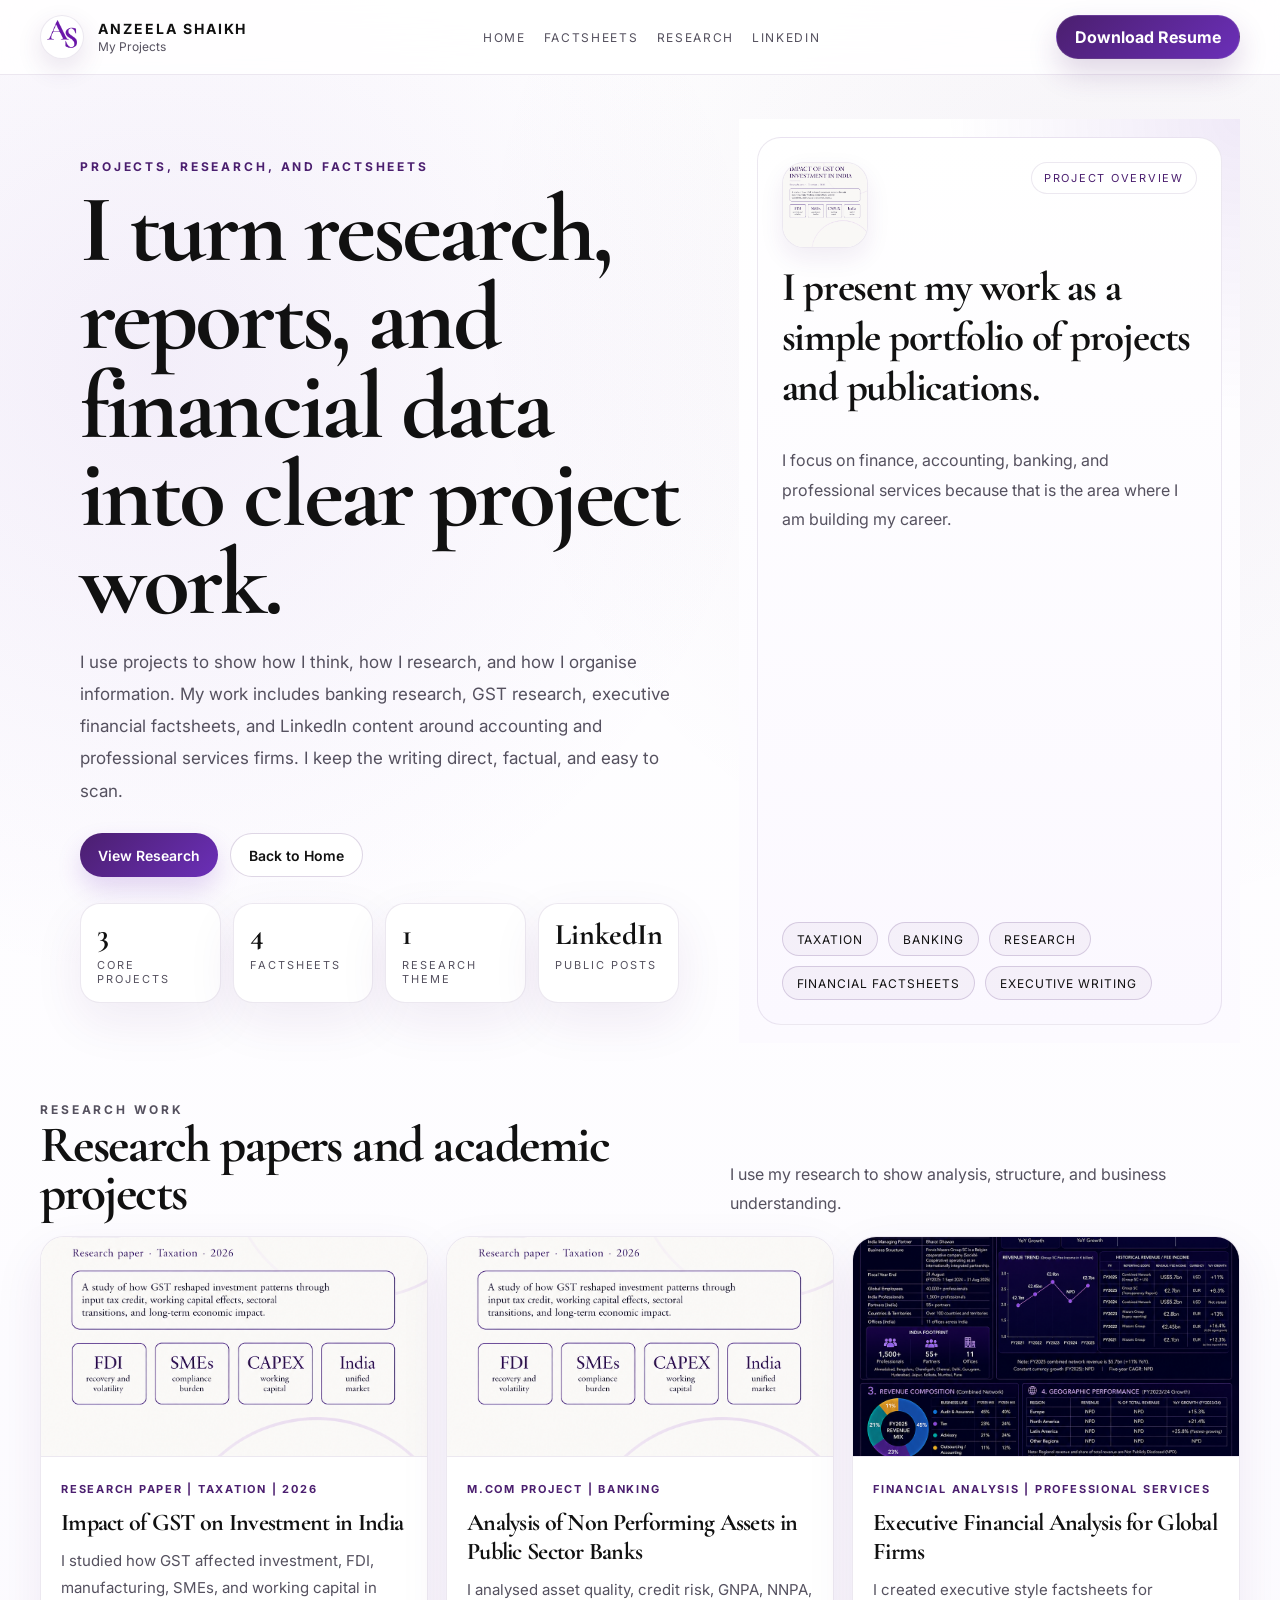
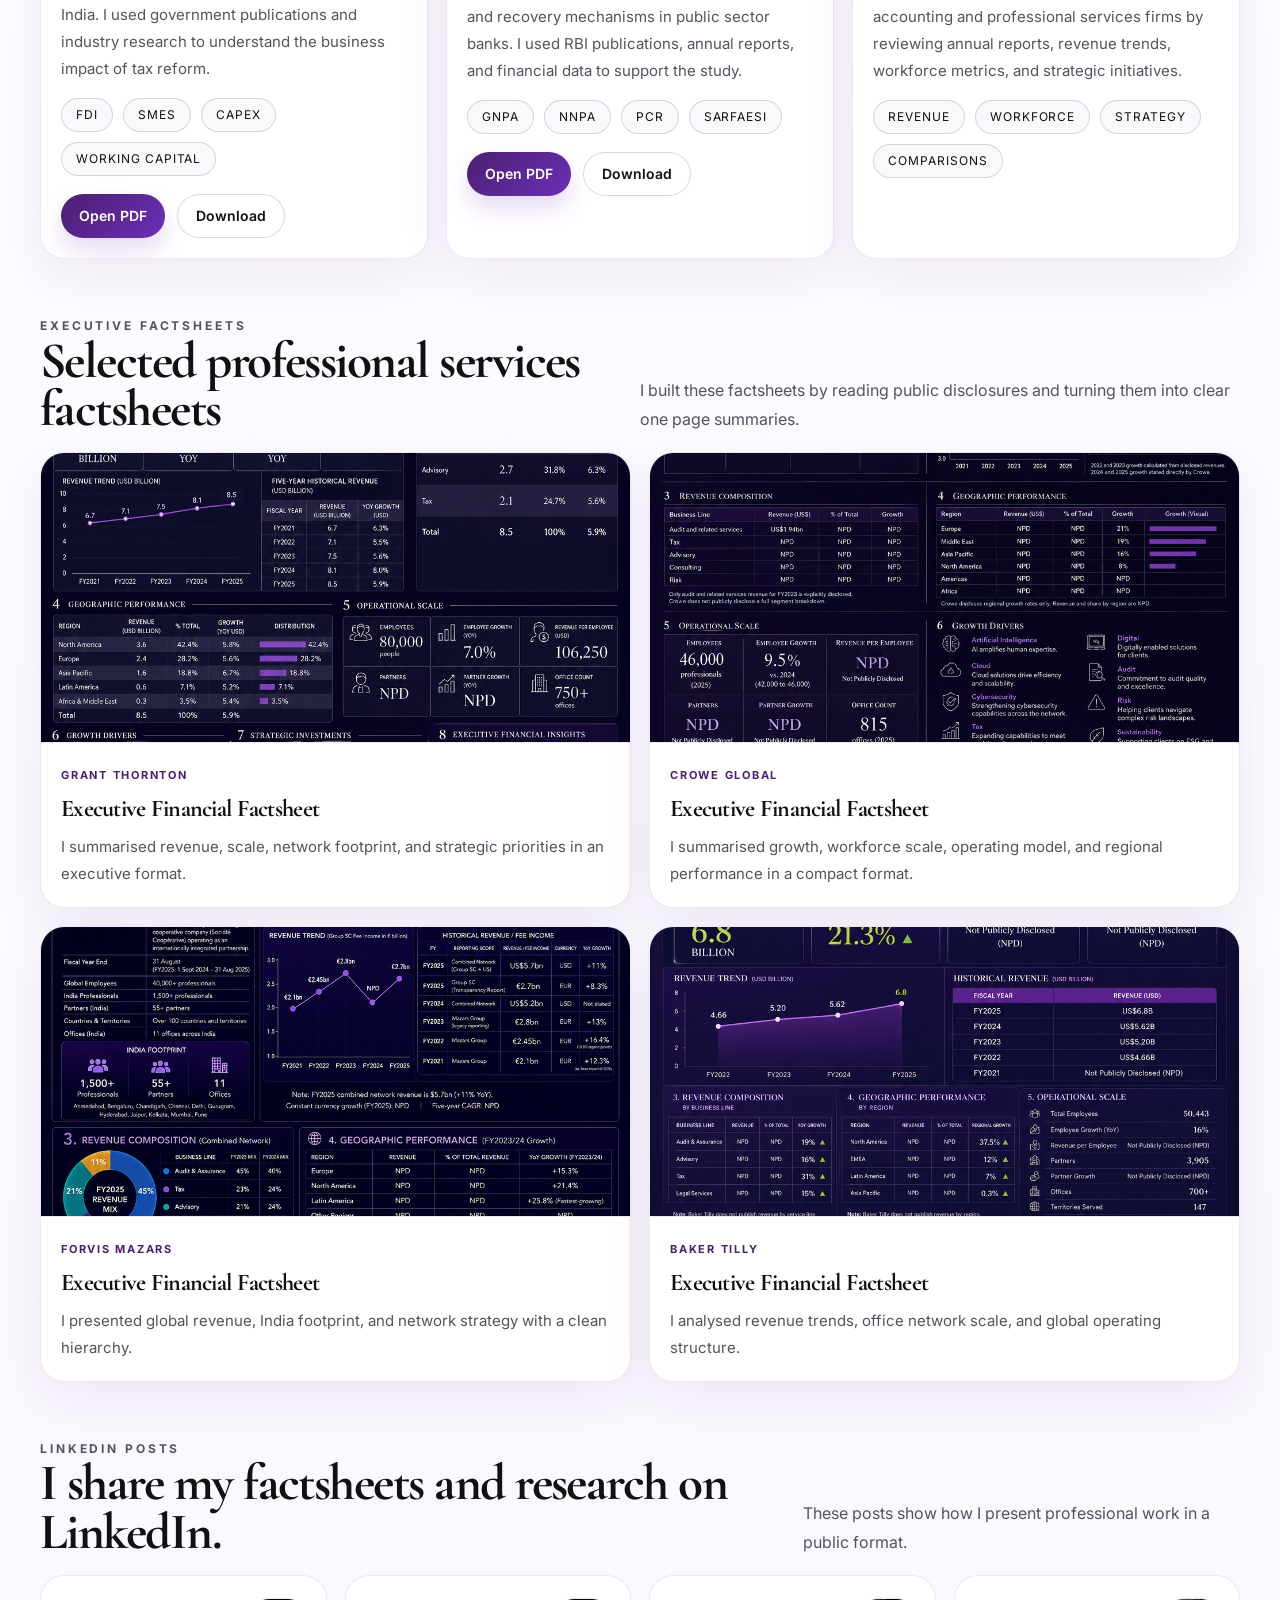
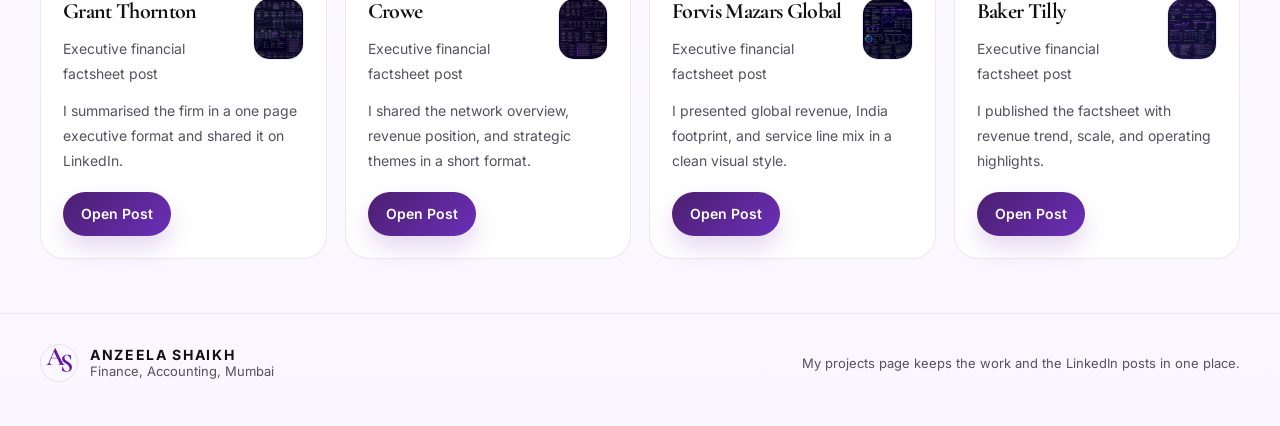
==== my-projects.html @ 90b29273 "updated" ====
<!DOCTYPE html>
<html lang="en">
<head>
  <meta charset="UTF-8" />
  <meta name="viewport" content="width=device-width, initial-scale=1.0" />
  <meta name="description" content="My Projects by Anzeela Shaikh includes GST research, an NPA blackbook, executive financial factsheets, and LinkedIn posts." />
  <meta name="keywords" content="Anzeela Shaikh projects, GST research, NPA blackbook, financial factsheets, LinkedIn posts, accounting projects, Mumbai" />
  <meta name="author" content="Anzeela Shaikh" />
  <meta name="theme-color" content="#4B1F6F" />
  <title>My Projects | Anzeela Shaikh</title>
  <link rel="icon" href="assets/favicon.svg" type="image/svg+xml" />
  <link rel="preconnect" href="https://fonts.googleapis.com">
  <link rel="preconnect" href="https://fonts.gstatic.com" crossorigin>
  <link href="https://fonts.googleapis.com/css2?family=Cormorant+Garamond:wght@500;600;700&family=Inter:wght@400;500;600;700;800&display=swap" rel="stylesheet">
  <link rel="stylesheet" href="styles.css" />
  <script type="application/ld+json">
  {
    "@context":"https://schema.org",
    "@type":"CollectionPage",
    "name":"My Projects",
    "description":"Projects and research work by Anzeela Shaikh",
    "author":{"@type":"Person","name":"Anzeela Shaikh"}
  }
  </script>
</head>
<body>
  <a class="skip" href="#main">Skip to content</a>
  <header class="topbar">
    <div class="wrap topbar-inner">
      <a class="brand" href="index.html" aria-label="Back to home">
        <img class="brand-mark" src="assets/as-white.png" alt="Anzeela Shaikh logo" />
        <span class="brand-copy">
          <strong>Anzeela Shaikh</strong>
          <span>My Projects</span>
        </span>
      </a>
      <nav class="nav" aria-label="Primary">
        <a href="index.html">Home</a>
        <a href="#factsheets">Factsheets</a>
        <a href="#research">Research</a>
        <a href="#linkedIn">LinkedIn</a>
      </nav>
      <a class="cta" href="assets/resume.pdf" download>Download Resume</a>
    </div>
  </header>

  <main id="main">
    <section class="hero">
      <div class="wrap hero-grid">
        <article class="hero-copy reveal">
          <p class="eyebrow">Projects, Research, and Factsheets</p>
          <h1>I turn research, reports, and financial data into clear project work.</h1>
          <p class="hero-text">
            I use projects to show how I think, how I research, and how I organise information. My work includes banking research, GST research, executive financial factsheets, and LinkedIn content around accounting and professional services firms. I keep the writing direct, factual, and easy to scan.
          </p>
          <div class="hero-actions">
            <a class="btn btn-primary" href="#research">View Research</a>
            <a class="btn btn-secondary" href="index.html">Back to Home</a>
          </div>
          <div class="hero-stats" aria-label="Project summary">
            <div class="stat"><strong>3</strong><span>Core Projects</span></div>
            <div class="stat"><strong>4</strong><span>Factsheets</span></div>
            <div class="stat"><strong>1</strong><span>Research Theme</span></div>
            <div class="stat"><strong>LinkedIn</strong><span>Public Posts</span></div>
          </div>
        </article>

        <aside class="hero-panel reveal">
          <div class="panel-inner">
            <div>
              <div class="panel-top">
                <img class="panel-logo" src="assets/gst-cover.png" alt="Project cover" />
                <span class="panel-chip">Project overview</span>
              </div>
              <div class="panel-copy">
                <h2>I present my work as a simple portfolio of projects and publications.</h2>
                <p>
                  I focus on finance, accounting, banking, and professional services because that is the area where I am building my career.
                </p>
              </div>
            </div>
            <div class="pill-row">
              <span>Taxation</span>
              <span>Banking</span>
              <span>Research</span>
              <span>Financial Factsheets</span>
              <span>Executive Writing</span>
            </div>
          </div>
        </aside>
      </div>
    </section>

    <section class="section" id="research">
      <div class="wrap">
        <div class="section-head reveal">
          <div>
            <p class="eyebrow">Research Work</p>
            <h2>Research papers and academic projects</h2>
          </div>
          <p>I use my research to show analysis, structure, and business understanding.</p>
        </div>

        <div class="cards three">
          <article class="project-card reveal">
            <img src="assets/gst-cover.png" alt="Impact of GST on Investment in India cover" />
            <div class="project-body">
              <span class="tag">Research Paper | Taxation | 2026</span>
              <h3>Impact of GST on Investment in India</h3>
              <p>
                I studied how GST affected investment, FDI, manufacturing, SMEs, and working capital in India. I used government publications and industry research to understand the business impact of tax reform.
              </p>
              <div class="list">
                <span>FDI</span>
                <span>SMEs</span>
                <span>CAPEX</span>
                <span>Working Capital</span>
              </div>
              <div class="hero-actions" style="margin-top:18px">
                <a class="btn btn-primary" href="assets/gst.pdf" target="_blank" rel="noopener noreferrer">Open PDF</a>
                <a class="btn btn-secondary" href="assets/gst.pdf" download>Download</a>
              </div>
            </div>
          </article>

          <article class="project-card reveal">
            <img src="assets/gst-cover.png" alt="Non performing assets project cover" />
            <div class="project-body">
              <span class="tag">M.Com Project | Banking</span>
              <h3>Analysis of Non Performing Assets in Public Sector Banks</h3>
              <p>
                I analysed asset quality, credit risk, GNPA, NNPA, and recovery mechanisms in public sector banks. I used RBI publications, annual reports, and financial data to support the study.
              </p>
              <div class="list">
                <span>GNPA</span>
                <span>NNPA</span>
                <span>PCR</span>
                <span>SARFAESI</span>
              </div>
              <div class="hero-actions" style="margin-top:18px">
                <a class="btn btn-primary" href="assets/npa.pdf" target="_blank" rel="noopener noreferrer">Open PDF</a>
                <a class="btn btn-secondary" href="assets/npa.pdf" download>Download</a>
              </div>
            </div>
          </article>

          <article class="project-card reveal">
            <img src="assets/forvis-mazars.png" alt="Executive financial analysis project sample" />
            <div class="project-body">
              <span class="tag">Financial Analysis | Professional Services</span>
              <h3>Executive Financial Analysis for Global Firms</h3>
              <p>
                I created executive style factsheets for accounting and professional services firms by reviewing annual reports, revenue trends, workforce metrics, and strategic initiatives.
              </p>
              <div class="list">
                <span>Revenue</span>
                <span>Workforce</span>
                <span>Strategy</span>
                <span>Comparisons</span>
              </div>
            </div>
          </article>
        </div>
      </div>
    </section>

    <section class="section" id="factsheets">
      <div class="wrap">
        <div class="section-head reveal">
          <div>
            <p class="eyebrow">Executive Factsheets</p>
            <h2>Selected professional services factsheets</h2>
          </div>
          <p>I built these factsheets by reading public disclosures and turning them into clear one page summaries.</p>
        </div>

        <div class="gallery">
          <article class="project-card reveal">
            <img src="assets/grant-thornton.png" alt="Grant Thornton factsheet" />
            <div class="project-body">
              <span class="tag">Grant Thornton</span>
              <h3>Executive Financial Factsheet</h3>
              <p>I summarised revenue, scale, network footprint, and strategic priorities in an executive format.</p>
            </div>
          </article>

          <article class="project-card reveal">
            <img src="assets/crowe.png" alt="Crowe factsheet" />
            <div class="project-body">
              <span class="tag">Crowe Global</span>
              <h3>Executive Financial Factsheet</h3>
              <p>I summarised growth, workforce scale, operating model, and regional performance in a compact format.</p>
            </div>
          </article>

          <article class="project-card reveal">
            <img src="assets/forvis-mazars.png" alt="Forvis Mazars factsheet" />
            <div class="project-body">
              <span class="tag">Forvis Mazars</span>
              <h3>Executive Financial Factsheet</h3>
              <p>I presented global revenue, India footprint, and network strategy with a clean hierarchy.</p>
            </div>
          </article>

          <article class="project-card reveal">
            <img src="assets/baker-tilly.png" alt="Baker Tilly factsheet" />
            <div class="project-body">
              <span class="tag">Baker Tilly</span>
              <h3>Executive Financial Factsheet</h3>
              <p>I analysed revenue trends, office network scale, and global operating structure.</p>
            </div>
          </article>
        </div>
      </div>
    </section>

    <section class="section" id="linkedIn">
      <div class="wrap">
        <div class="section-head reveal">
          <div>
            <p class="eyebrow">LinkedIn Posts</p>
            <h2>I share my factsheets and research on LinkedIn.</h2>
          </div>
          <p>These posts show how I present professional work in a public format.</p>
        </div>

        <div class="cards four">
          <article class="fact-card reveal">
            <div class="card-head">
              <div>
                <h3>Grant Thornton</h3>
                <p>Executive financial factsheet post</p>
              </div>
              <img src="assets/grant-thornton.png" alt="Grant Thornton preview" />
            </div>
            <p class="subtle">I summarised the firm in a one page executive format and shared it on LinkedIn.</p>
            <div class="hero-actions" style="margin-top:18px">
              <a class="btn btn-primary" href="https://www.linkedin.com/posts/anzeela-cpa_thetop10-grantthornton-grantthorntonbharat-activity-7483316982516441089-HW3U?utm_source=share&utm_medium=member_desktop&rcm=ACoAAFLKa18BSF8FfyyMUQwYNA1W_W8D7m1pPCg" target="_blank" rel="noopener noreferrer">Open Post</a>
            </div>
          </article>

          <article class="fact-card reveal">
            <div class="card-head">
              <div>
                <h3>Crowe</h3>
                <p>Executive financial factsheet post</p>
              </div>
              <img src="assets/crowe.png" alt="Crowe preview" />
            </div>
            <p class="subtle">I shared the network overview, revenue position, and strategic themes in a short format.</p>
            <div class="hero-actions" style="margin-top:18px">
              <a class="btn btn-primary" href="https://www.linkedin.com/posts/anzeela-cpa_thetop10-crowecrowe-accounting-activity-7482312970824376320-f9WW?utm_source=share&utm_medium=member_desktop&rcm=ACoAAFLKa18BSF8FfyyMUQwYNA1W_W8D7m1pPCg" target="_blank" rel="noopener noreferrer">Open Post</a>
            </div>
          </article>

          <article class="fact-card reveal">
            <div class="card-head">
              <div>
                <h3>Forvis Mazars Global</h3>
                <p>Executive financial factsheet post</p>
              </div>
              <img src="assets/forvis-mazars.png" alt="Forvis Mazars preview" />
            </div>
            <p class="subtle">I presented global revenue, India footprint, and service line mix in a clean visual style.</p>
            <div class="hero-actions" style="margin-top:18px">
              <a class="btn btn-primary" href="https://www.linkedin.com/posts/anzeela-cpa_thetop10-accounting-professionalservices-activity-7480810464357060609-abEn?utm_source=share&utm_medium=member_desktop&rcm=ACoAAFLKa18BSF8FfyyMUQwYNA1W_W8D7m1pPCg" target="_blank" rel="noopener noreferrer">Open Post</a>
            </div>
          </article>

          <article class="fact-card reveal">
            <div class="card-head">
              <div>
                <h3>Baker Tilly</h3>
                <p>Executive financial factsheet post</p>
              </div>
              <img src="assets/baker-tilly.png" alt="Baker Tilly preview" />
            </div>
            <p class="subtle">I published the factsheet with revenue trend, scale, and operating highlights.</p>
            <div class="hero-actions" style="margin-top:18px">
              <a class="btn btn-primary" href="https://www.linkedin.com/posts/anzeela-cpa_thetop10-accounting-professionalservices-activity-7480123454587985920-PvFM?utm_source=share&utm_medium=member_desktop&rcm=ACoAAFLKa18BSF8FfyyMUQwYNA1W_W8D7m1pPCg" target="_blank" rel="noopener noreferrer">Open Post</a>
            </div>
          </article>
        </div>
      </div>
    </section>
  </main>

  <footer class="footer">
    <div class="wrap foot">
      <div class="footmark">
        <img src="assets/as-white.png" alt="Anzeela Shaikh logo" />
        <div>
          <strong style="display:block;color:var(--text);font-size:14px;letter-spacing:.12em;text-transform:uppercase;">Anzeela Shaikh</strong>
          <span>Finance, Accounting, Mumbai</span>
        </div>
      </div>
      <div>My projects page keeps the work and the LinkedIn posts in one place.</div>
    </div>
  </footer>

  <script>
    (function () {
      const reducedMotion = window.matchMedia('(prefers-reduced-motion: reduce)').matches;
      const items = document.querySelectorAll('.reveal');
      if (!reducedMotion && 'IntersectionObserver' in window) {
        const observer = new IntersectionObserver((entries) => {
          for (const entry of entries) {
            if (entry.isIntersecting) {
              entry.target.classList.add('show');
              observer.unobserve(entry.target);
            }
          }
        }, { threshold: 0.12, rootMargin: '24px 0px -8px 0px' });
        items.forEach((item) => observer.observe(item));
      } else {
        items.forEach((item) => item.classList.add('show'));
      }
    })();
  </script>
</body>
</html>
---- styles.css ----
:root{
  --bg:#ffffff;
  --bg-soft:#faf7ff;
  --text:#111111;
  --muted:#55515f;
  --purple:#4B1F6F;
  --purple-2:#6B2FB8;
  --line:rgba(75,31,111,.10);
  --line-strong:rgba(75,31,111,.18);
  --shadow:0 18px 50px rgba(75,31,111,.08);
  --radius:28px;
  --wrap:min(1200px, calc(100vw - 32px));
}
*{box-sizing:border-box}
html{scroll-behavior:smooth}
body{
  margin:0;
  color:var(--text);
  font-family:Inter,system-ui,-apple-system,BlinkMacSystemFont,"Segoe UI",sans-serif;
  background:
    radial-gradient(circle at 12% 10%, rgba(107,47,184,.08), transparent 18%),
    radial-gradient(circle at 86% 8%, rgba(75,31,111,.06), transparent 18%),
    linear-gradient(180deg, #fff 0%, var(--bg-soft) 100%);
  overflow-x:hidden;
  -webkit-font-smoothing:antialiased;
  text-rendering:optimizeLegibility;
}
a{color:inherit}
img{max-width:100%;display:block}
.skip{
  position:absolute;left:-999px;top:12px;z-index:1000;
  padding:10px 14px;border-radius:999px;background:#fff;color:#111;
  text-decoration:none;box-shadow:var(--shadow)
}
.skip:focus{left:12px}
.wrap{width:var(--wrap);margin:0 auto}
.topbar{
  position:sticky;top:0;z-index:50;
  backdrop-filter:blur(18px) saturate(180%);
  background:rgba(255,255,255,.86);
  border-bottom:1px solid var(--line);
}
.topbar-inner{
  min-height:74px;display:flex;align-items:center;justify-content:space-between;gap:18px;padding:12px 0
}
.brand{display:flex;align-items:center;gap:14px;text-decoration:none;min-width:0}
.brand-mark{
  width:44px;height:44px;border-radius:50%;
  object-fit:cover;
  background:#fff;
  border:1px solid var(--line);
  box-shadow:0 10px 26px rgba(75,31,111,.12);
  flex:none;
}
.brand-copy{min-width:0}
.brand-copy strong{
  display:block;font-size:14px;letter-spacing:.14em;text-transform:uppercase
}
.brand-copy span{display:block;font-size:12px;color:var(--muted);margin-top:2px}
.nav{display:flex;gap:18px;flex-wrap:wrap;justify-content:flex-end;align-items:center}
.nav a{
  text-decoration:none;color:var(--muted);font-size:12px;letter-spacing:.14em;text-transform:uppercase
}
.nav a:hover{color:var(--purple)}
.cta{
  display:inline-flex;align-items:center;justify-content:center;gap:10px;
  min-height:44px;padding:0 18px;border-radius:999px;text-decoration:none;
  background:linear-gradient(135deg,var(--purple),var(--purple-2));
  color:#fff;font-weight:700;white-space:nowrap;
  box-shadow:0 14px 30px rgba(75,31,111,.18);
  border:1px solid rgba(255,255,255,.10);
}
.cta.secondary{
  background:#fff;color:var(--text);border:1px solid var(--line-strong);
  box-shadow:none;
}
.hero{
  padding:44px 0 28px;
}
.hero-grid{
  display:grid;
  grid-template-columns:minmax(0,1.15fr) minmax(320px,.85fr);
  gap:20px;
  align-items:stretch;
}
.panel, .card, .project-card, .stat, .mini, .contact-card{
  background:#fff;
  border:1px solid var(--line);
  border-radius:var(--radius);
  box-shadow:var(--shadow);
}
.hero-copy{padding:40px}
.eyebrow{
  margin:0 0 12px;
  color:var(--purple);
  text-transform:uppercase;
  letter-spacing:.24em;
  font-size:12px;
  font-weight:700;
}
h1,h2,h3{
  font-family:"Cormorant Garamond", serif;
  letter-spacing:-.03em;
  color:var(--text);
}
h1{
  margin:0;
  font-size:clamp(54px,7.8vw,96px);
  line-height:.92;
  max-width:860px;
}
.hero-text{
  margin:18px 0 0;
  max-width:760px;
  color:var(--muted);
  line-height:1.9;
  font-size:17px;
}
.hero-actions{
  display:flex;flex-wrap:wrap;gap:12px;margin-top:26px
}
.btn{
  display:inline-flex;align-items:center;justify-content:center;min-height:44px;
  padding:0 18px;border-radius:999px;text-decoration:none;font-size:14px;font-weight:600;
  transition:transform .2s ease, box-shadow .2s ease, background .2s ease;
}
.btn:hover{transform:translateY(-1px)}
.btn-primary{
  background:linear-gradient(135deg,var(--purple),var(--purple-2));
  color:#fff;
  box-shadow:0 12px 24px rgba(111,45,189,.18);
}
.btn-secondary{
  background:#fff;
  border:1px solid var(--line-strong);
  color:var(--text);
}
.hero-stats{
  display:grid;grid-template-columns:repeat(4,minmax(0,1fr));gap:12px;margin-top:26px
}
.stat{
  padding:16px;border-radius:20px;background:#fff
}
.stat strong{
  display:block;font-family:"Cormorant Garamond",serif;font-size:30px;line-height:1
}
.stat span{
  display:block;margin-top:8px;color:var(--muted);font-size:11px;
  text-transform:uppercase;letter-spacing:.18em
}
.hero-panel{
  padding:18px;
  background:
    radial-gradient(circle at top right, rgba(107,47,184,.10), transparent 28%),
    linear-gradient(180deg, #fff, #fcfaff);
}
.panel-inner{
  height:100%;
  padding:24px;
  border-radius:24px;
  border:1px solid var(--line);
  background:
    linear-gradient(180deg, #fff, #fbf8ff);
  display:flex;flex-direction:column;justify-content:space-between;gap:20px;
}
.panel-top{
  display:flex;justify-content:space-between;gap:16px;align-items:flex-start;
}
.panel-logo{
  width:86px;height:86px;border-radius:22px;object-fit:cover;
  border:1px solid var(--line);
  box-shadow:0 10px 24px rgba(75,31,111,.08);
  background:#fff;
}
.panel-chip{
  display:inline-flex;
  padding:8px 12px;
  border-radius:999px;
  border:1px solid var(--line);
  color:var(--purple);
  font-size:11px;
  text-transform:uppercase;
  letter-spacing:.16em;
  background:#fff;
}
.panel-copy h2{
  font-size:clamp(30px,3.2vw,44px);
  margin-top:14px;
}
.panel-copy p{
  margin:14px 0 0;
  color:var(--muted);
  line-height:1.85;
}
.pill-row{
  display:flex;flex-wrap:wrap;gap:10px;
}
.pill-row span{
  display:inline-flex;align-items:center;justify-content:center;
  min-height:34px;padding:0 14px;border-radius:999px;
  background:rgba(75,31,111,.04);
  border:1px solid var(--line-strong);
  color:var(--text);
  font-size:12px;
  text-transform:uppercase;
  letter-spacing:.08em;
}
.section{padding:28px 0}
.section-head{
  display:flex;justify-content:space-between;align-items:end;gap:18px;margin-bottom:18px
}
.section-head h2{
  margin:0;
  font-size:clamp(32px,4vw,56px);
  line-height:.95;
}
.section-head p{
  margin:0;color:var(--muted);line-height:1.8;max-width:620px
}
.grid-2{display:grid;grid-template-columns:1.1fr .9fr;gap:18px}
.about-copy{
  padding:28px;
  border-radius:24px;
  background:#fff;
  border:1px solid var(--line);
}
.about-copy p{
  margin:0;
  font-size:16px;
  line-height:1.95;
  color:var(--muted);
}
.snapshot{display:grid;gap:14px}
.mini{
  padding:20px;border-radius:24px;background:#fff
}
.mini strong{
  display:block;font-size:12px;text-transform:uppercase;letter-spacing:.2em;color:var(--purple)
}
.mini span{
  display:block;margin-top:10px;line-height:1.75;color:var(--muted)
}
.timeline{display:grid;gap:16px}
.role{
  padding:22px;border-radius:24px;
  border:1px solid var(--line);
  background:#fff;
}
.role-top{
  display:flex;justify-content:space-between;gap:12px;flex-wrap:wrap;align-items:start;
  margin-bottom:10px;
}
.role-top h3{font-size:22px}
.meta{
  color:var(--purple);
  font-size:12px;
  text-transform:uppercase;
  letter-spacing:.16em;
  margin-top:4px;
}
.role p{
  margin:0;
  color:var(--muted);
  line-height:1.9;
  font-size:15px;
}
.cards{display:grid;gap:18px}
.cards.three{grid-template-columns:repeat(3,minmax(0,1fr))}
.cards.four{grid-template-columns:repeat(4,minmax(0,1fr))}
.edu,.skill,.cert,.project-card,.contact-card,.fact-card{
  padding:22px;
  border-radius:24px;
  border:1px solid var(--line);
  background:#fff;
}
.project-card{padding:0;overflow:hidden}
.project-card img{width:100%;height:220px;object-fit:cover;border-bottom:1px solid var(--line)}
.project-body{padding:20px}
.tag{
  display:inline-flex;
  margin-bottom:12px;
  color:var(--purple);
  text-transform:uppercase;
  letter-spacing:.16em;
  font-size:11px;
  font-weight:700;
}
.project-body h3{font-size:24px;margin:0}
.project-body p{
  margin:10px 0 0;
  color:var(--muted);
  line-height:1.8;
  font-size:15px;
}
.edu h3,.skill h3,.cert strong,.fact-card h3{margin:0;font-size:22px}
.edu p,.skill p,.cert span,.fact-card p{
  margin:12px 0 0;
  color:var(--muted);
  line-height:1.8;
  font-size:14px;
}
.edu small{
  display:inline-flex;
  margin-top:14px;
  color:var(--purple);
  text-transform:uppercase;
  letter-spacing:.16em;
  font-size:11px;
}
.contact-grid{display:grid;grid-template-columns:1fr .95fr;gap:18px}
.contact-card p{
  margin:0;
  color:var(--muted);
  line-height:1.9;
  font-size:16px;
}
.contact-links{display:grid;gap:12px}
.contact-link{
  display:flex;align-items:center;justify-content:space-between;gap:16px;
  padding:16px 18px;border-radius:20px;
  border:1px solid var(--line);
  background:#fff;
  text-decoration:none;
}
.contact-link strong{display:block;font-size:14px}
.contact-link span{
  display:block;color:var(--muted);font-size:14px;white-space:nowrap;overflow:hidden;text-overflow:ellipsis
}
.gallery{
  display:grid;
  grid-template-columns:repeat(2,minmax(0,1fr));
  gap:18px;
}
.gallery .project-card img{height:290px}
.footer{
  padding:30px 0 44px;
  border-top:1px solid var(--line);
  margin-top:26px;
}
.foot{
  display:flex;justify-content:space-between;align-items:center;gap:18px;color:var(--muted);font-size:13px;
}
.footmark{display:flex;align-items:center;gap:12px}
.footmark img{
  width:38px;height:38px;border-radius:50%;object-fit:cover;border:1px solid var(--line)
}
.reveal{
  opacity:0;
  transform:translateY(18px);
  transition:opacity .7s ease, transform .7s cubic-bezier(.2,.7,.2,1);
}
.reveal.show{opacity:1;transform:none}
.card-head{
  display:flex;align-items:flex-start;justify-content:space-between;gap:12px
}
.card-head img{width:62px;height:62px;border-radius:16px;object-fit:cover;border:1px solid var(--line)}
.list{
  display:flex;flex-wrap:wrap;gap:10px;margin-top:16px
}
.list span{
  display:inline-flex;min-height:34px;align-items:center;padding:0 14px;border-radius:999px;
  border:1px solid var(--line-strong);background:rgba(75,31,111,.03);font-size:12px;letter-spacing:.08em;text-transform:uppercase
}
.subtle{
  color:var(--muted);
  line-height:1.8;
  font-size:15px;
}
@media (max-width:1100px){
  .hero-grid,.grid-2,.contact-grid{grid-template-columns:1fr}
  .cards.three,.cards.four,.gallery{grid-template-columns:repeat(2,minmax(0,1fr))}
  .hero-stats{grid-template-columns:repeat(2,minmax(0,1fr))}
  .section-head{flex-direction:column;align-items:flex-start}
}
@media (max-width:760px){
  :root{--wrap:min(100vw - 24px, 1200px)}
  .topbar-inner{padding:12px 0;flex-wrap:wrap}
  .nav{width:100%;justify-content:flex-start;gap:12px}
  .cta{margin-left:auto}
  .hero{padding:24px 0 14px}
  .hero-copy,.hero-panel,.about-copy,.role,.edu,.skill,.cert,.contact-card,.fact-card,.project-body{padding:20px}
  h1{font-size:clamp(40px,14vw,72px)}
  .hero-text{font-size:15px}
  .cards.three,.cards.four,.gallery{grid-template-columns:1fr}
  .hero-stats{grid-template-columns:1fr 1fr}
  .foot{flex-direction:column;align-items:flex-start}
  .project-card img{height:200px}
}
@media (prefers-reduced-motion: reduce){
  html{scroll-behavior:auto}
  *,*::before,*::after{animation:none !important;transition:none !important;scroll-behavior:auto !important}
  .reveal{opacity:1;transform:none}
}
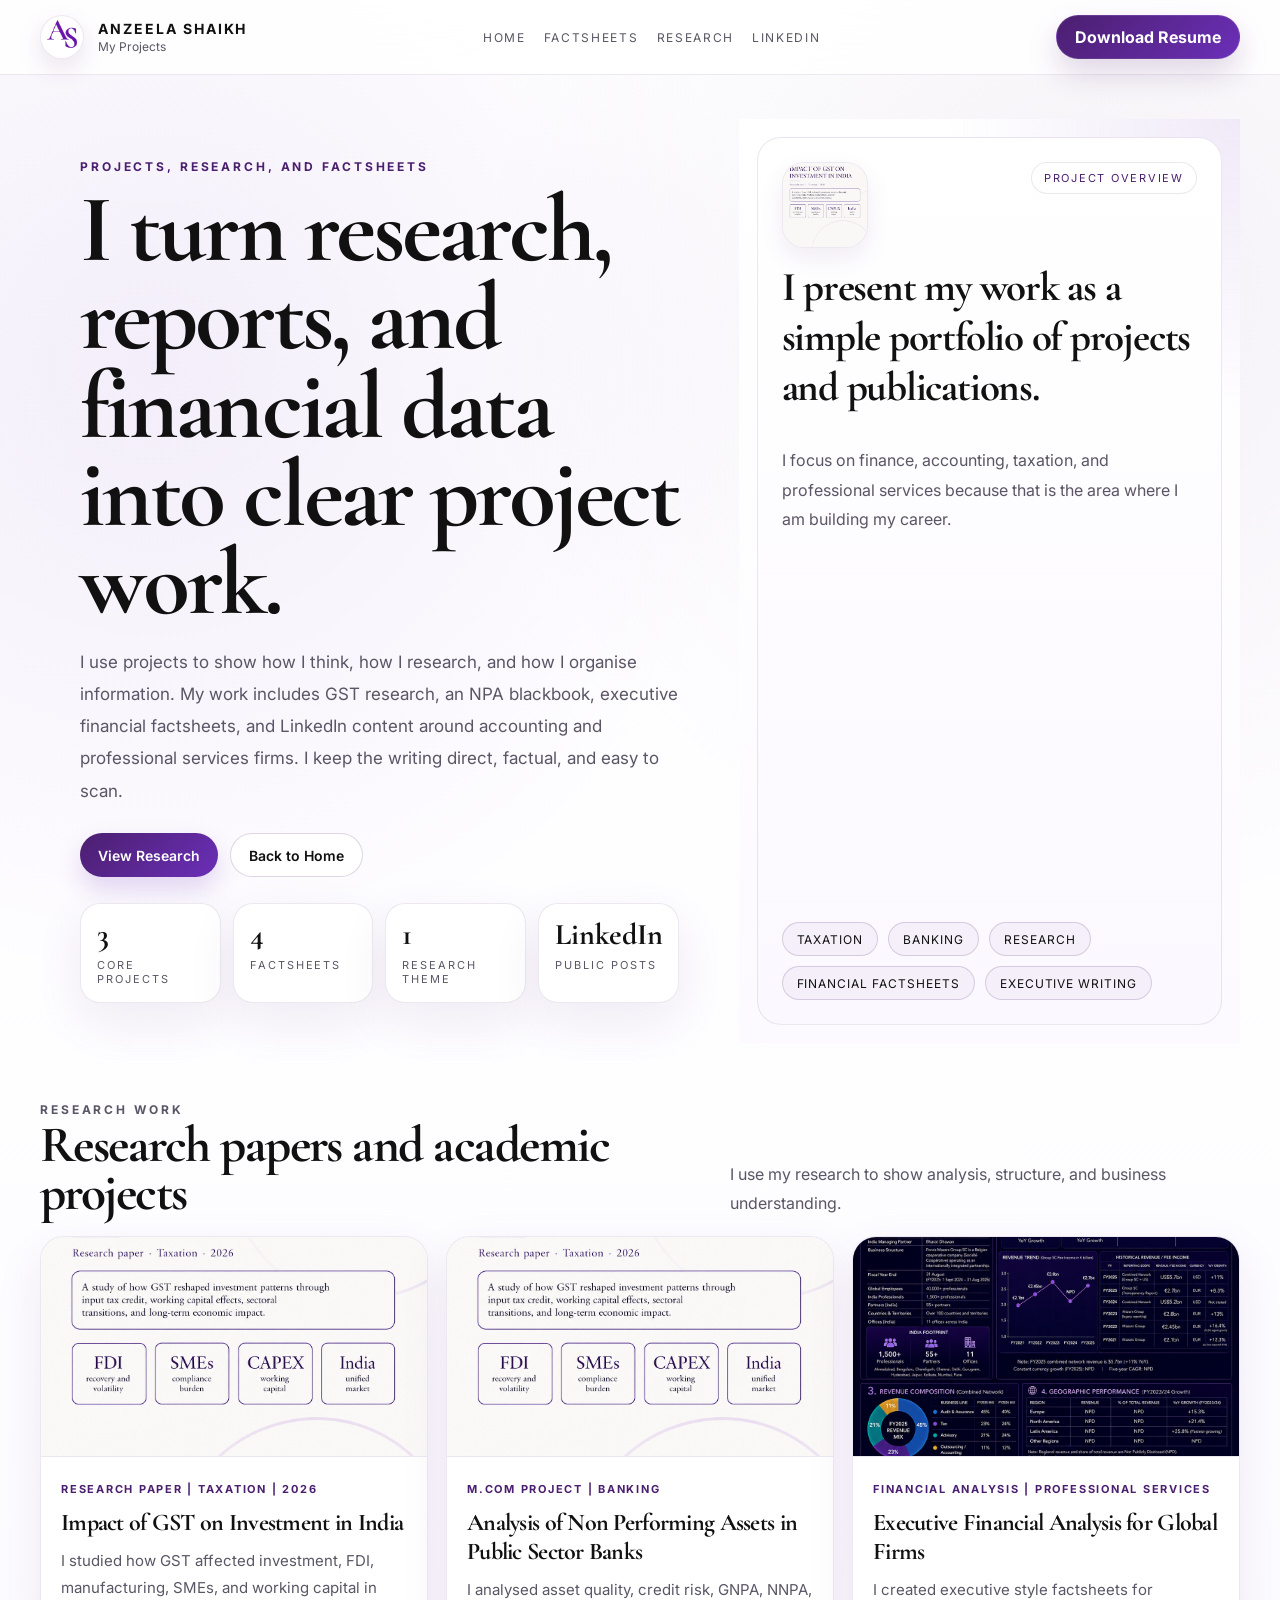
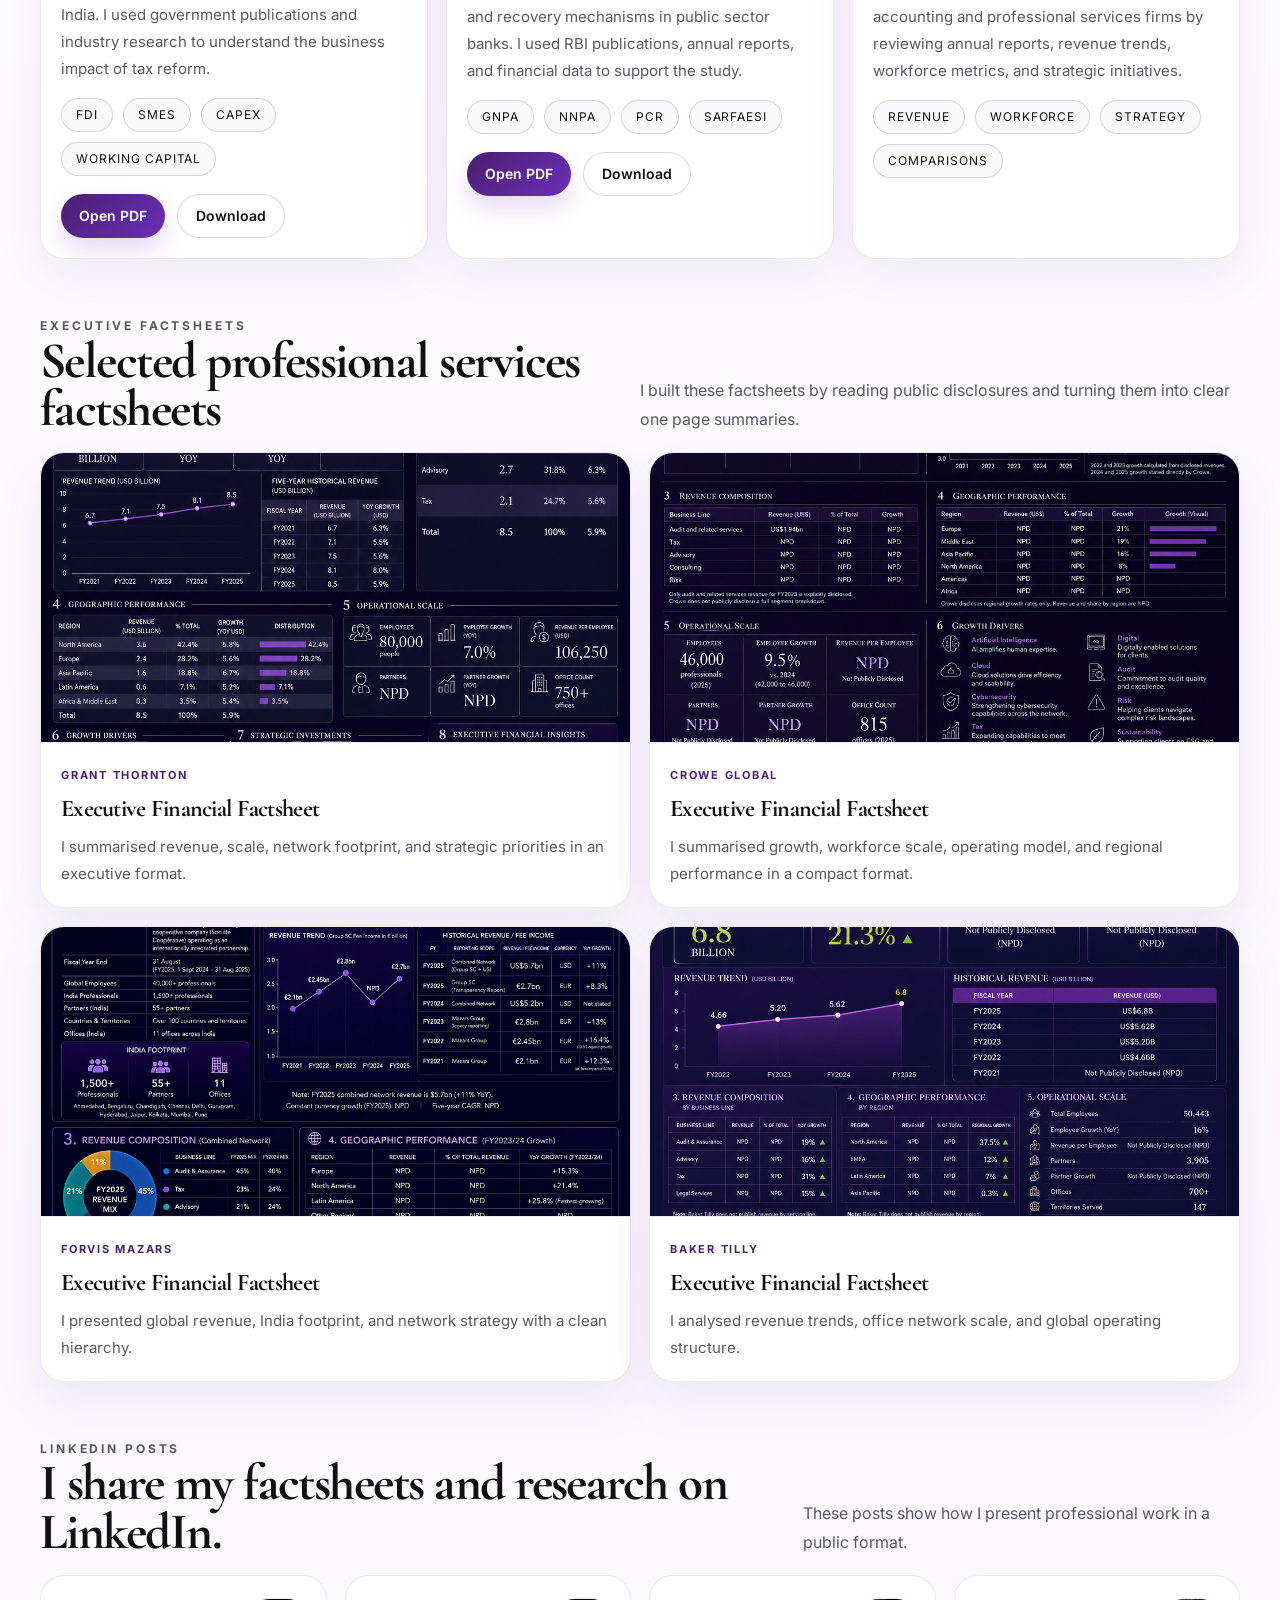
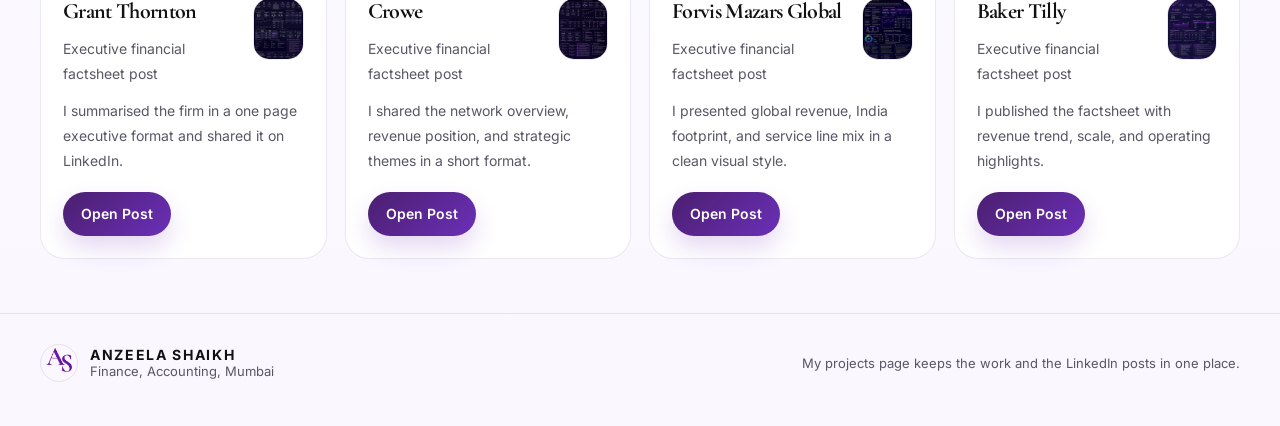
==== commit a2fb0281: "j" ====
--- a/my-projects.html
+++ b/my-projects.html
@@ -51,7 +51,7 @@
           <p class="eyebrow">Projects, Research, and Factsheets</p>
           <h1>I turn research, reports, and financial data into clear project work.</h1>
           <p class="hero-text">
-            I use projects to show how I think, how I research, and how I organise information. My work includes banking research, GST research, executive financial factsheets, and LinkedIn content around accounting and professional services firms. I keep the writing direct, factual, and easy to scan.
+            I use projects to show how I think, how I research, and how I organise information. My work includes GST research, an NPA blackbook, executive financial factsheets, and LinkedIn content around accounting and professional services firms. I keep the writing direct, factual, and easy to scan.
           </p>
           <div class="hero-actions">
             <a class="btn btn-primary" href="#research">View Research</a>
@@ -75,7 +75,7 @@
               <div class="panel-copy">
                 <h2>I present my work as a simple portfolio of projects and publications.</h2>
                 <p>
-                  I focus on finance, accounting, banking, and professional services because that is the area where I am building my career.
+                  I focus on finance, accounting, taxation, and professional services because that is the area where I am building my career.
                 </p>
               </div>
             </div>
--- a/styles.css
+++ b/styles.css
@@ -3,7 +3,7 @@
   --bg:#ffffff;
   --bg-soft:#faf7ff;
   --text:#111111;
-  --muted:#55515f;
+  --muted:#5a5665;
   --purple:#4B1F6F;
   --purple-2:#6B2FB8;
   --line:rgba(75,31,111,.10);
@@ -77,6 +77,7 @@
 }
 .hero{
   padding:44px 0 28px;
+  position:relative;
 }
 .hero-grid{
   display:grid;
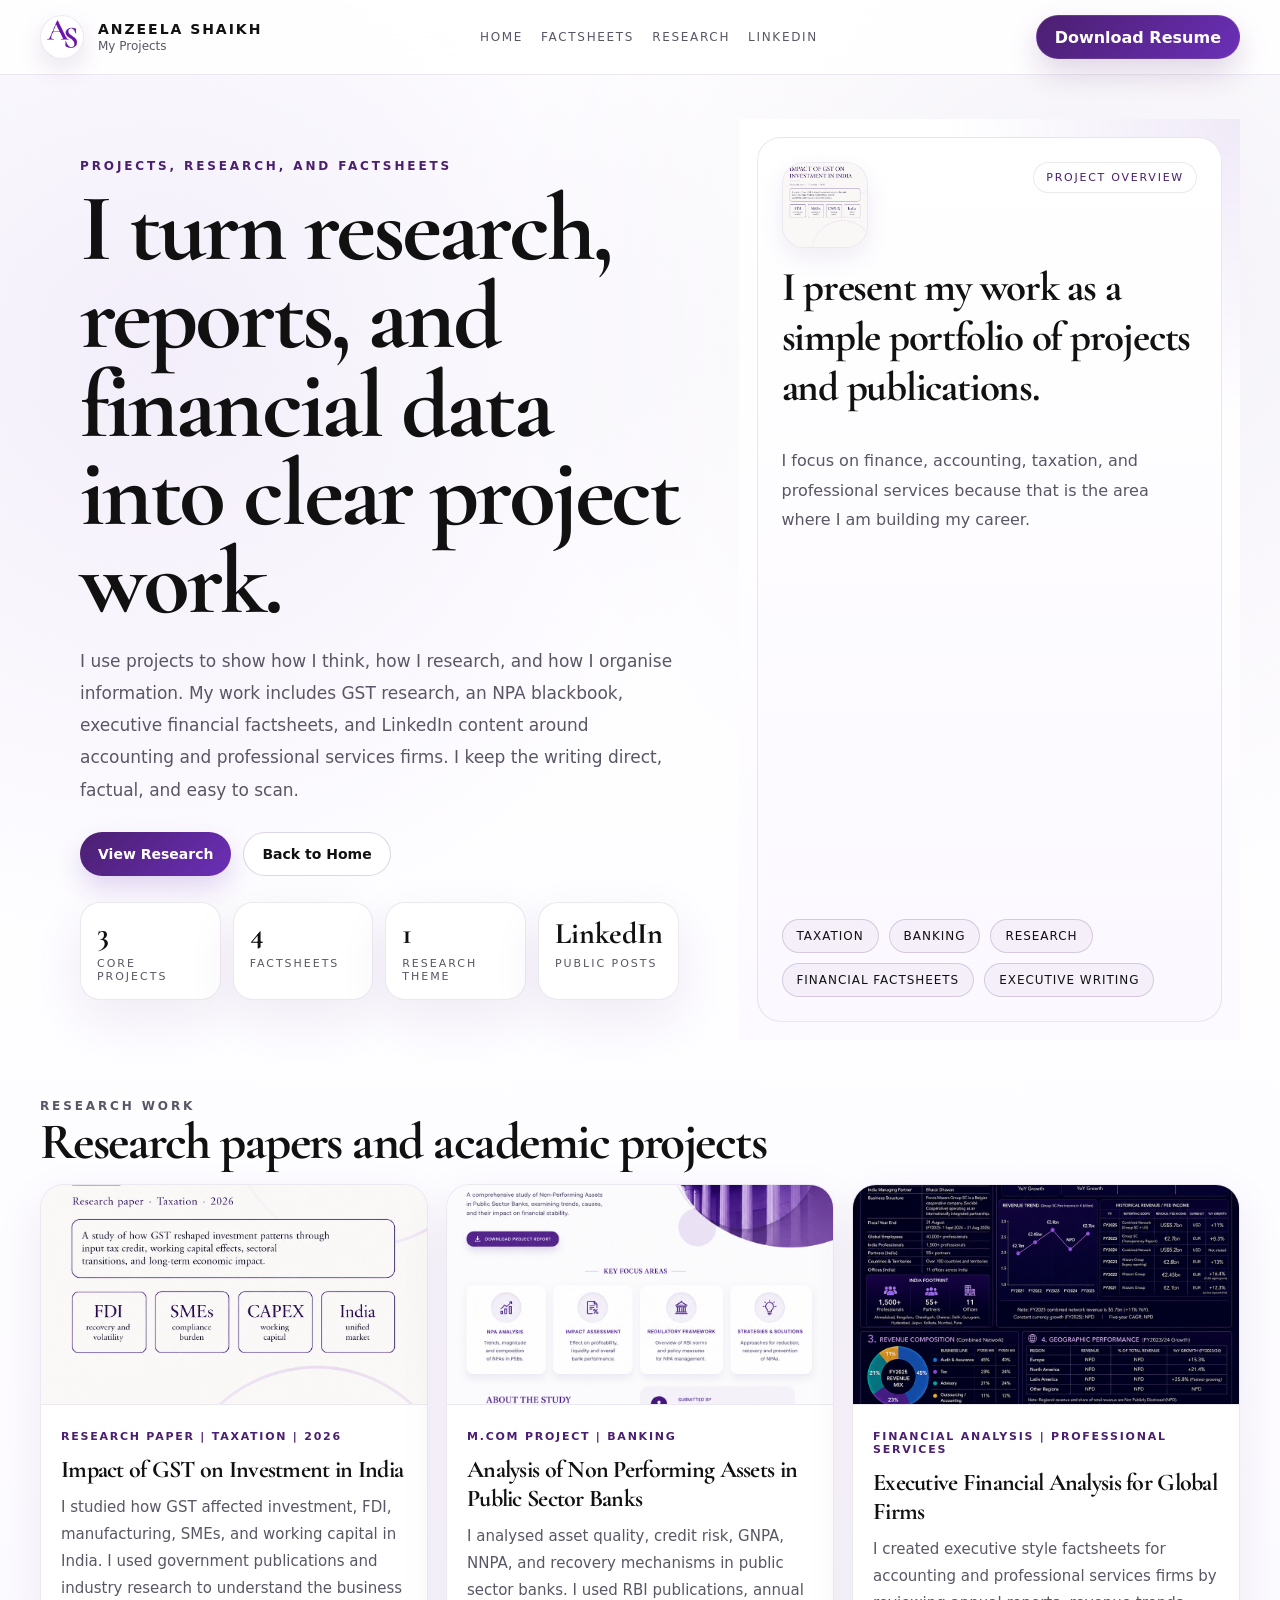
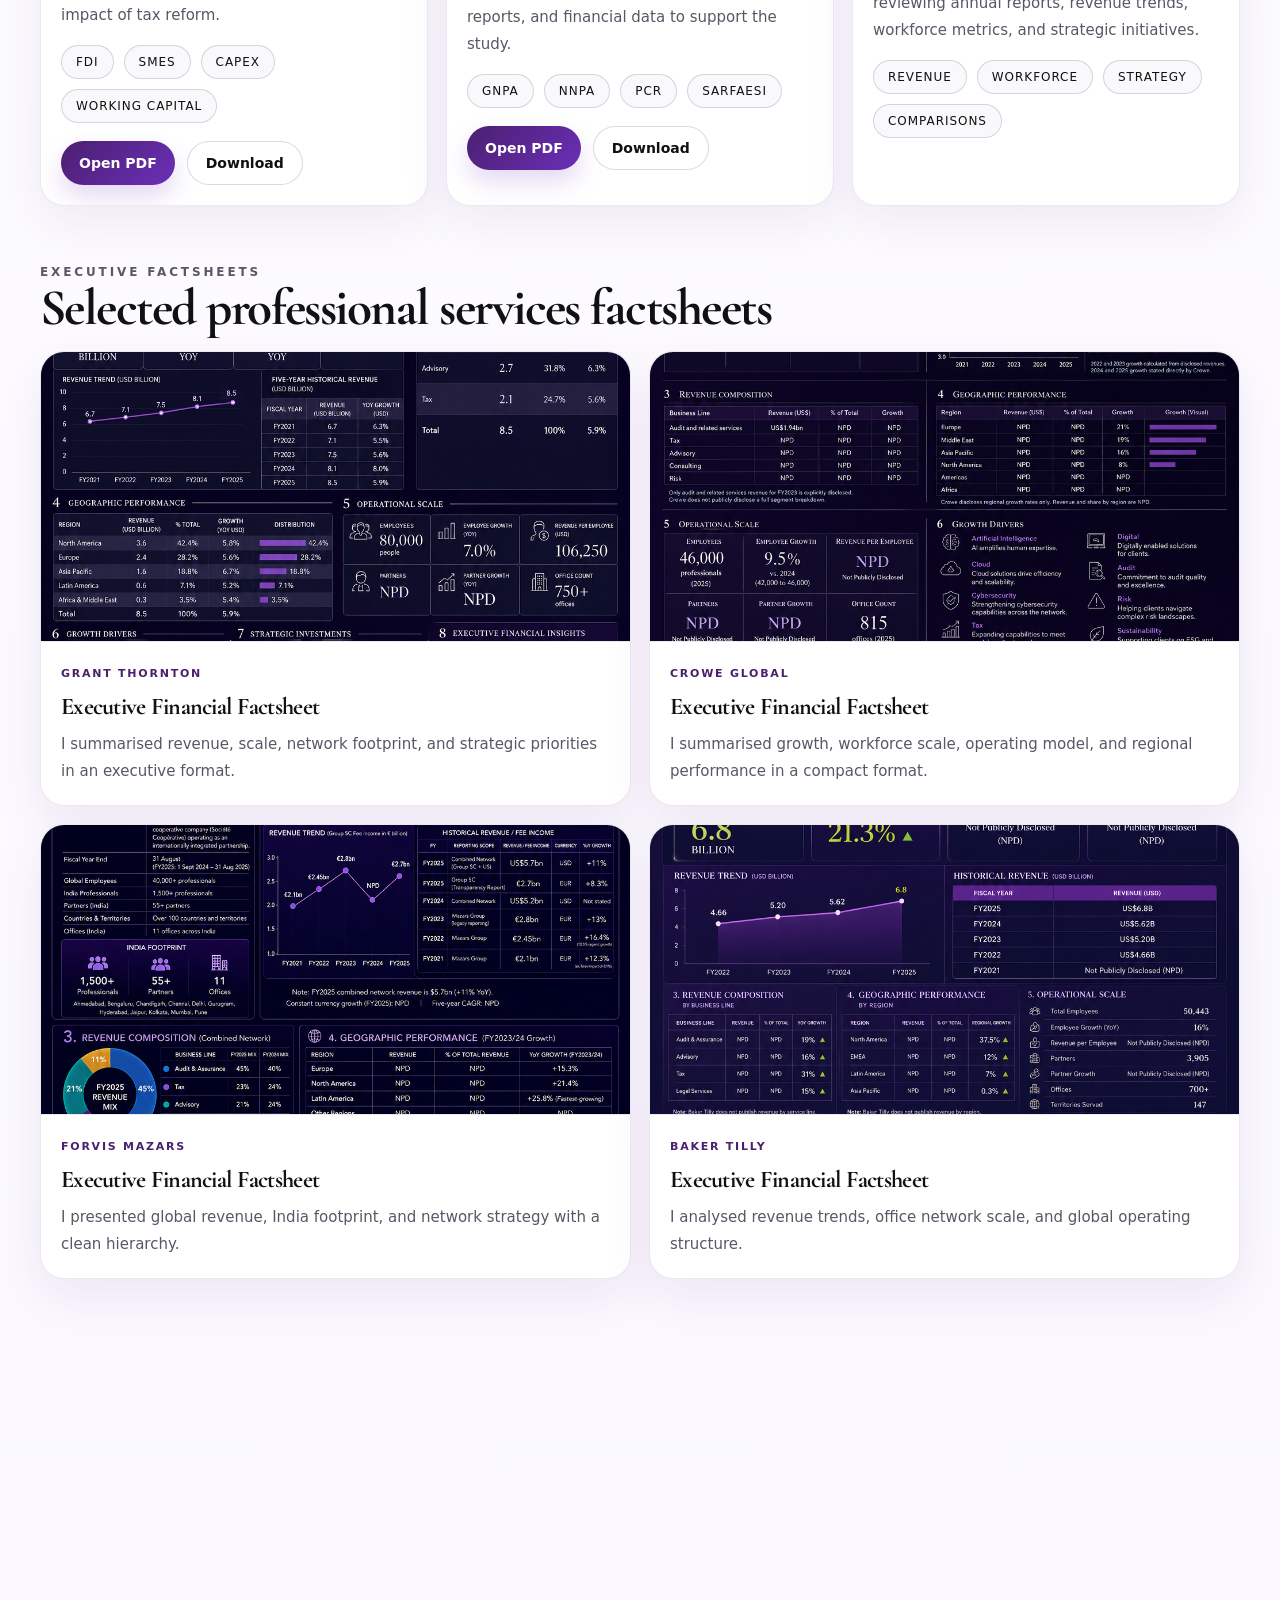
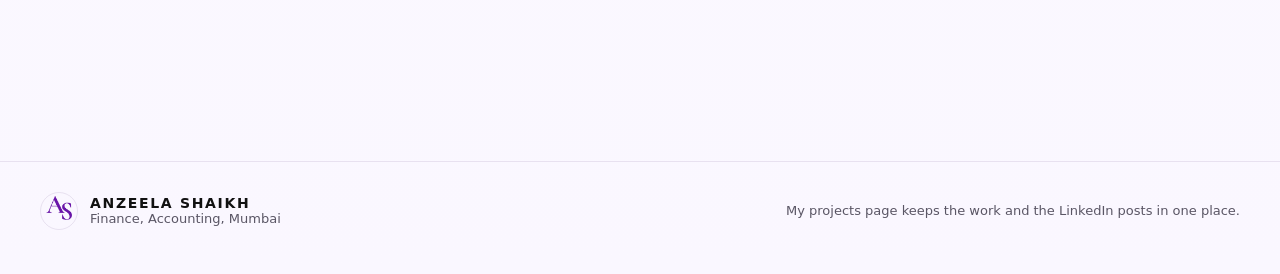
==== commit df3cec7d: "updated" ====
--- a/my-projects.html
+++ b/my-projects.html
@@ -11,7 +11,7 @@
   <link rel="icon" href="assets/favicon.svg" type="image/svg+xml" />
   <link rel="preconnect" href="https://fonts.googleapis.com">
   <link rel="preconnect" href="https://fonts.gstatic.com" crossorigin>
-  <link href="https://fonts.googleapis.com/css2?family=Cormorant+Garamond:wght@500;600;700&family=Inter:wght@400;500;600;700;800&display=swap" rel="stylesheet">
+  <link href="https://fonts.googleapis.com/css2?family=Cormorant+Garamond:wght@500;600;700&family=InteRr:wght@400;500;600;700;800&display=swap" rel="stylesheet">
   <link rel="stylesheet" href="styles.css" />
   <script type="application/ld+json">
   {
@@ -98,7 +98,7 @@
             <p class="eyebrow">Research Work</p>
             <h2>Research papers and academic projects</h2>
           </div>
-          <p>I use my research to show analysis, structure, and business understanding.</p>
+          <p></p>
         </div>
 
         <div class="cards three">
@@ -124,7 +124,7 @@
           </article>
 
           <article class="project-card reveal">
-            <img src="assets/gst-cover.png" alt="Non performing assets project cover" />
+            <img src="assets/NPA.png" alt="Non performing assets project cover" />
             <div class="project-body">
               <span class="tag">M.Com Project | Banking</span>
               <h3>Analysis of Non Performing Assets in Public Sector Banks</h3>
@@ -171,7 +171,7 @@
             <p class="eyebrow">Executive Factsheets</p>
             <h2>Selected professional services factsheets</h2>
           </div>
-          <p>I built these factsheets by reading public disclosures and turning them into clear one page summaries.</p>
+          <p></p>
         </div>
 
         <div class="gallery">
@@ -221,7 +221,7 @@
             <p class="eyebrow">LinkedIn Posts</p>
             <h2>I share my factsheets and research on LinkedIn.</h2>
           </div>
-          <p>These posts show how I present professional work in a public format.</p>
+          <p></p>
         </div>
 
         <div class="cards four">
